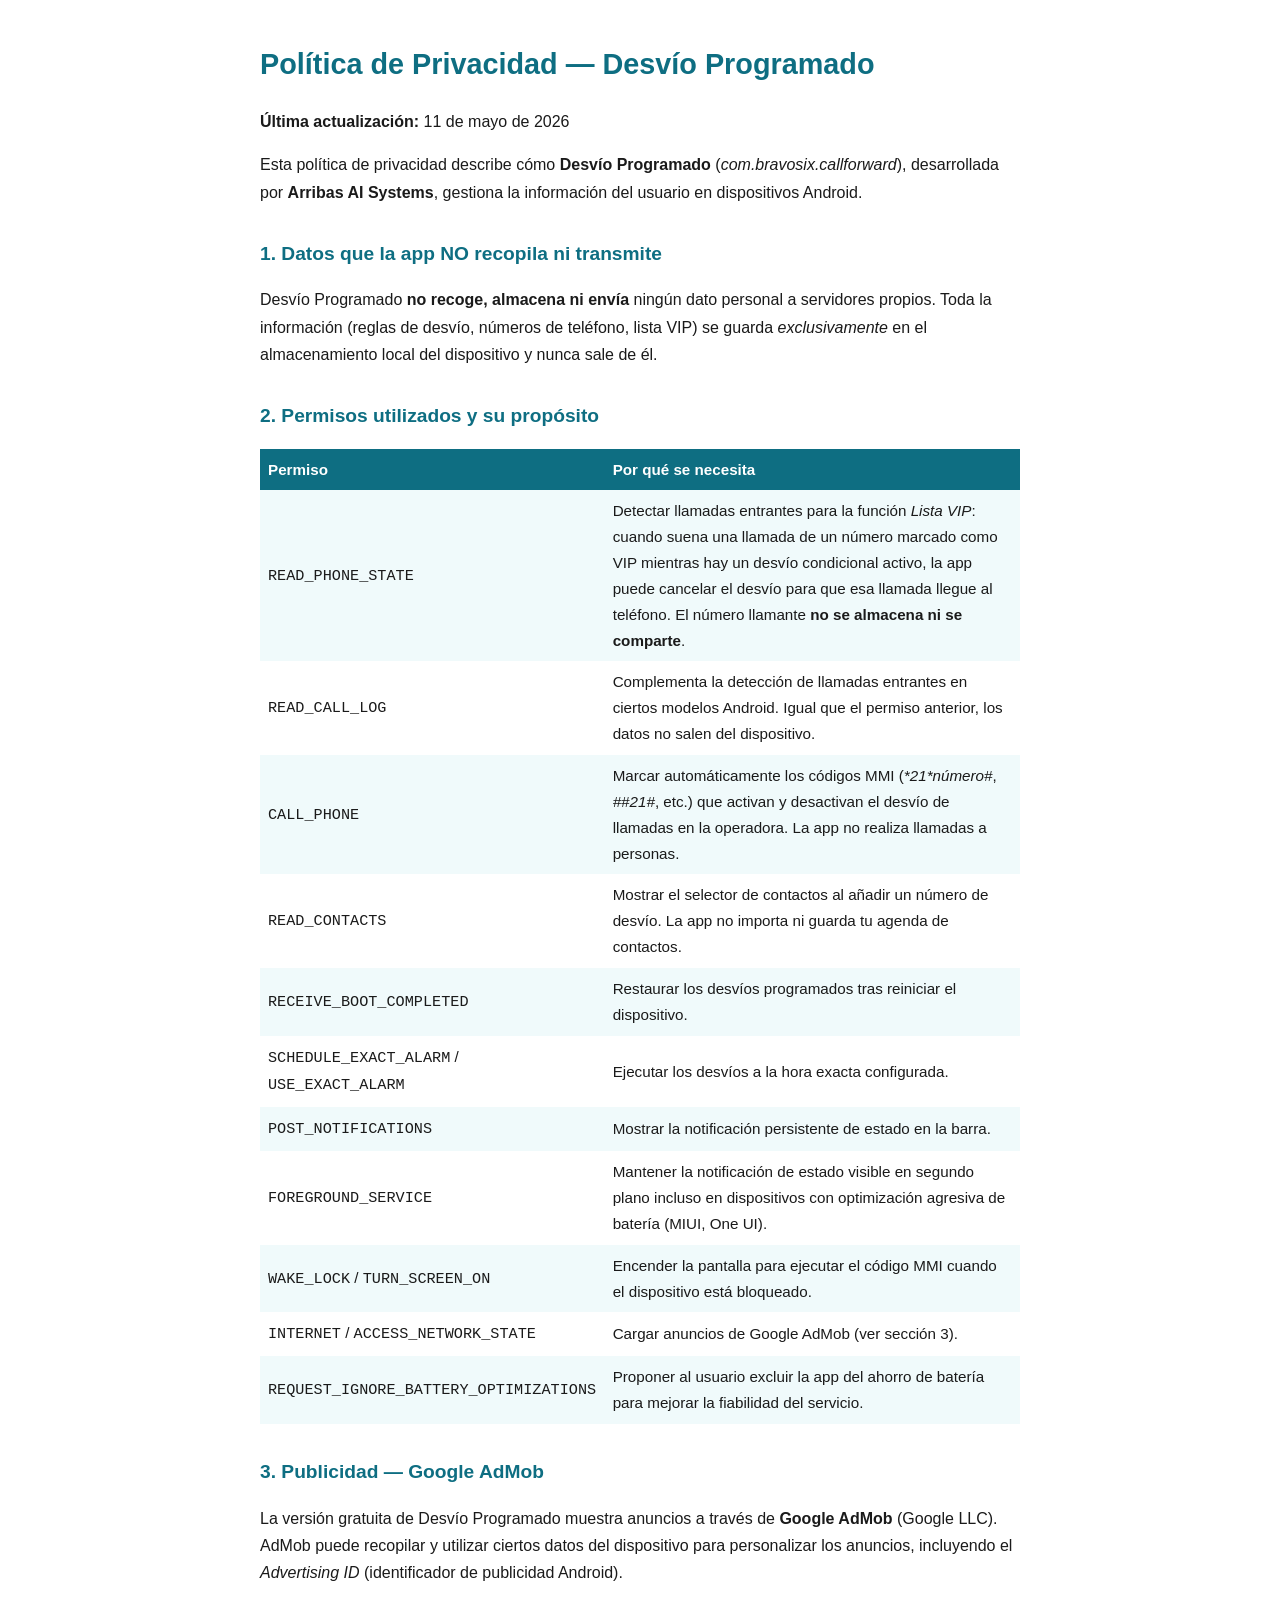
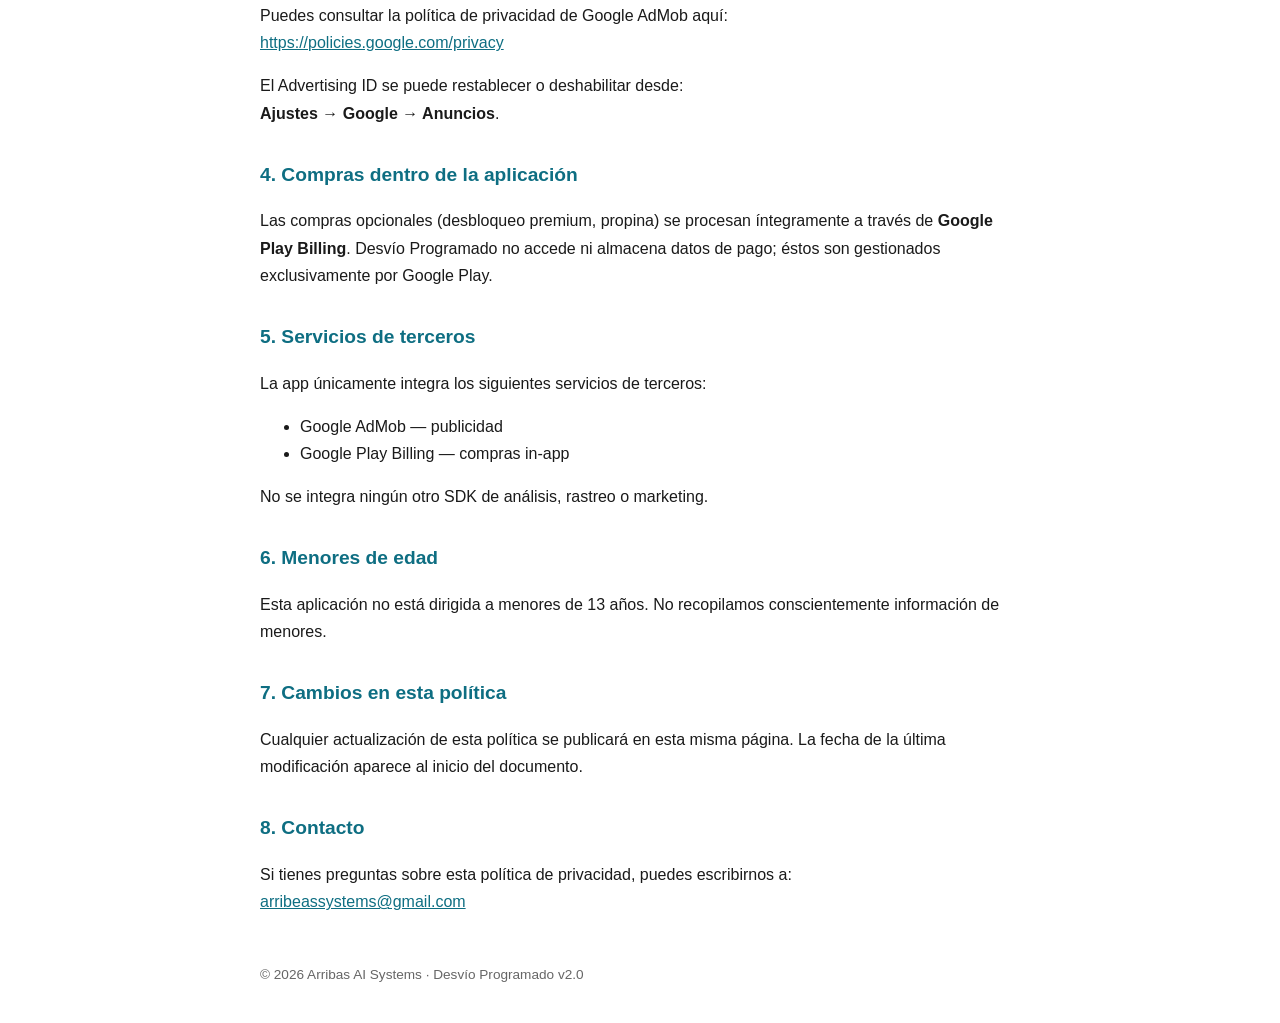
==== index.html @ feb71bd6 "Add privacy policy for Desvio Programado" ====
<!DOCTYPE html>
<html lang="es">
<head>
  <meta charset="UTF-8" />
  <meta name="viewport" content="width=device-width, initial-scale=1.0" />
  <title>Política de Privacidad – Desvío Programado</title>
  <style>
    body { font-family: -apple-system, BlinkMacSystemFont, "Segoe UI", sans-serif;
           max-width: 760px; margin: 40px auto; padding: 0 20px;
           color: #1a1a1a; line-height: 1.7; }
    h1 { font-size: 1.8rem; color: #0E6E82; }
    h2 { font-size: 1.2rem; color: #0E6E82; margin-top: 2rem; }
    a  { color: #0E6E82; }
    footer { margin-top: 3rem; font-size: 0.85rem; color: #666; }
  </style>
</head>
<body>

<h1>Política de Privacidad — Desvío Programado</h1>
<p><strong>Última actualización:</strong> 11 de mayo de 2026</p>

<p>
  Esta política de privacidad describe cómo <strong>Desvío Programado</strong>
  (<em>com.bravosix.callforward</em>), desarrollada por <strong>Arribas AI Systems</strong>,
  gestiona la información del usuario en dispositivos Android.
</p>

<!-- ─── 1. Datos que la app NO recopila ─────────────────────────────────── -->
<h2>1. Datos que la app NO recopila ni transmite</h2>
<p>
  Desvío Programado <strong>no recoge, almacena ni envía</strong> ningún dato
  personal a servidores propios. Toda la información (reglas de desvío,
  números de teléfono, lista VIP) se guarda <em>exclusivamente</em> en el
  almacenamiento local del dispositivo y nunca sale de él.
</p>

<!-- ─── 2. Permisos y su uso ─────────────────────────────────────────────── -->
<h2>2. Permisos utilizados y su propósito</h2>

<table width="100%" cellpadding="8" style="border-collapse:collapse; font-size:0.95rem;">
  <thead>
    <tr style="background:#0E6E82; color:#fff;">
      <th align="left">Permiso</th>
      <th align="left">Por qué se necesita</th>
    </tr>
  </thead>
  <tbody>
    <tr style="background:#f0fafb;">
      <td><code>READ_PHONE_STATE</code></td>
      <td>
        Detectar llamadas entrantes para la función <em>Lista VIP</em>:
        cuando suena una llamada de un número marcado como VIP mientras hay
        un desvío condicional activo, la app puede cancelar el desvío para
        que esa llamada llegue al teléfono. El número llamante <strong>no
        se almacena ni se comparte</strong>.
      </td>
    </tr>
    <tr>
      <td><code>READ_CALL_LOG</code></td>
      <td>
        Complementa la detección de llamadas entrantes en ciertos modelos
        Android. Igual que el permiso anterior, los datos no salen del
        dispositivo.
      </td>
    </tr>
    <tr style="background:#f0fafb;">
      <td><code>CALL_PHONE</code></td>
      <td>
        Marcar automáticamente los códigos MMI
        (<em>*21*número#</em>, <em>##21#</em>, etc.) que activan y
        desactivan el desvío de llamadas en la operadora. La app no realiza
        llamadas a personas.
      </td>
    </tr>
    <tr>
      <td><code>READ_CONTACTS</code></td>
      <td>
        Mostrar el selector de contactos al añadir un número de desvío.
        La app no importa ni guarda tu agenda de contactos.
      </td>
    </tr>
    <tr style="background:#f0fafb;">
      <td><code>RECEIVE_BOOT_COMPLETED</code></td>
      <td>
        Restaurar los desvíos programados tras reiniciar el dispositivo.
      </td>
    </tr>
    <tr>
      <td><code>SCHEDULE_EXACT_ALARM</code> / <code>USE_EXACT_ALARM</code></td>
      <td>Ejecutar los desvíos a la hora exacta configurada.</td>
    </tr>
    <tr style="background:#f0fafb;">
      <td><code>POST_NOTIFICATIONS</code></td>
      <td>Mostrar la notificación persistente de estado en la barra.</td>
    </tr>
    <tr>
      <td><code>FOREGROUND_SERVICE</code></td>
      <td>
        Mantener la notificación de estado visible en segundo plano incluso
        en dispositivos con optimización agresiva de batería (MIUI, One UI).
      </td>
    </tr>
    <tr style="background:#f0fafb;">
      <td><code>WAKE_LOCK</code> / <code>TURN_SCREEN_ON</code></td>
      <td>Encender la pantalla para ejecutar el código MMI cuando el
        dispositivo está bloqueado.</td>
    </tr>
    <tr>
      <td><code>INTERNET</code> / <code>ACCESS_NETWORK_STATE</code></td>
      <td>Cargar anuncios de Google AdMob (ver sección 3).</td>
    </tr>
    <tr style="background:#f0fafb;">
      <td><code>REQUEST_IGNORE_BATTERY_OPTIMIZATIONS</code></td>
      <td>Proponer al usuario excluir la app del ahorro de batería para
        mejorar la fiabilidad del servicio.</td>
    </tr>
  </tbody>
</table>

<!-- ─── 3. Google AdMob ──────────────────────────────────────────────────── -->
<h2>3. Publicidad — Google AdMob</h2>
<p>
  La versión gratuita de Desvío Programado muestra anuncios a través de
  <strong>Google AdMob</strong> (Google LLC). AdMob puede recopilar y
  utilizar ciertos datos del dispositivo para personalizar los anuncios,
  incluyendo el <em>Advertising ID</em> (identificador de publicidad Android).
</p>
<p>
  Puedes consultar la política de privacidad de Google AdMob aquí:<br/>
  <a href="https://policies.google.com/privacy" target="_blank" rel="noopener">
    https://policies.google.com/privacy
  </a>
</p>
<p>
  El Advertising ID se puede restablecer o deshabilitar desde:<br/>
  <strong>Ajustes → Google → Anuncios</strong>.
</p>

<!-- ─── 4. Google Play Billing ───────────────────────────────────────────── -->
<h2>4. Compras dentro de la aplicación</h2>
<p>
  Las compras opcionales (desbloqueo premium, propina) se procesan
  íntegramente a través de <strong>Google Play Billing</strong>. Desvío
  Programado no accede ni almacena datos de pago; éstos son gestionados
  exclusivamente por Google Play.
</p>

<!-- ─── 5. Servicios de terceros ────────────────────────────────────────── -->
<h2>5. Servicios de terceros</h2>
<p>La app únicamente integra los siguientes servicios de terceros:</p>
<ul>
  <li>Google AdMob — publicidad</li>
  <li>Google Play Billing — compras in-app</li>
</ul>
<p>No se integra ningún otro SDK de análisis, rastreo o marketing.</p>

<!-- ─── 6. Menores ──────────────────────────────────────────────────────── -->
<h2>6. Menores de edad</h2>
<p>
  Esta aplicación no está dirigida a menores de 13 años. No recopilamos
  conscientemente información de menores.
</p>

<!-- ─── 7. Cambios en la política ───────────────────────────────────────── -->
<h2>7. Cambios en esta política</h2>
<p>
  Cualquier actualización de esta política se publicará en esta misma página.
  La fecha de la última modificación aparece al inicio del documento.
</p>

<!-- ─── 8. Contacto ─────────────────────────────────────────────────────── -->
<h2>8. Contacto</h2>
<p>
  Si tienes preguntas sobre esta política de privacidad, puedes escribirnos a:<br/>
  <a href="mailto:arribeassystems@gmail.com">arribeassystems@gmail.com</a>
</p>

<footer>
  © 2026 Arribas AI Systems · Desvío Programado v2.0
</footer>

</body>
</html>
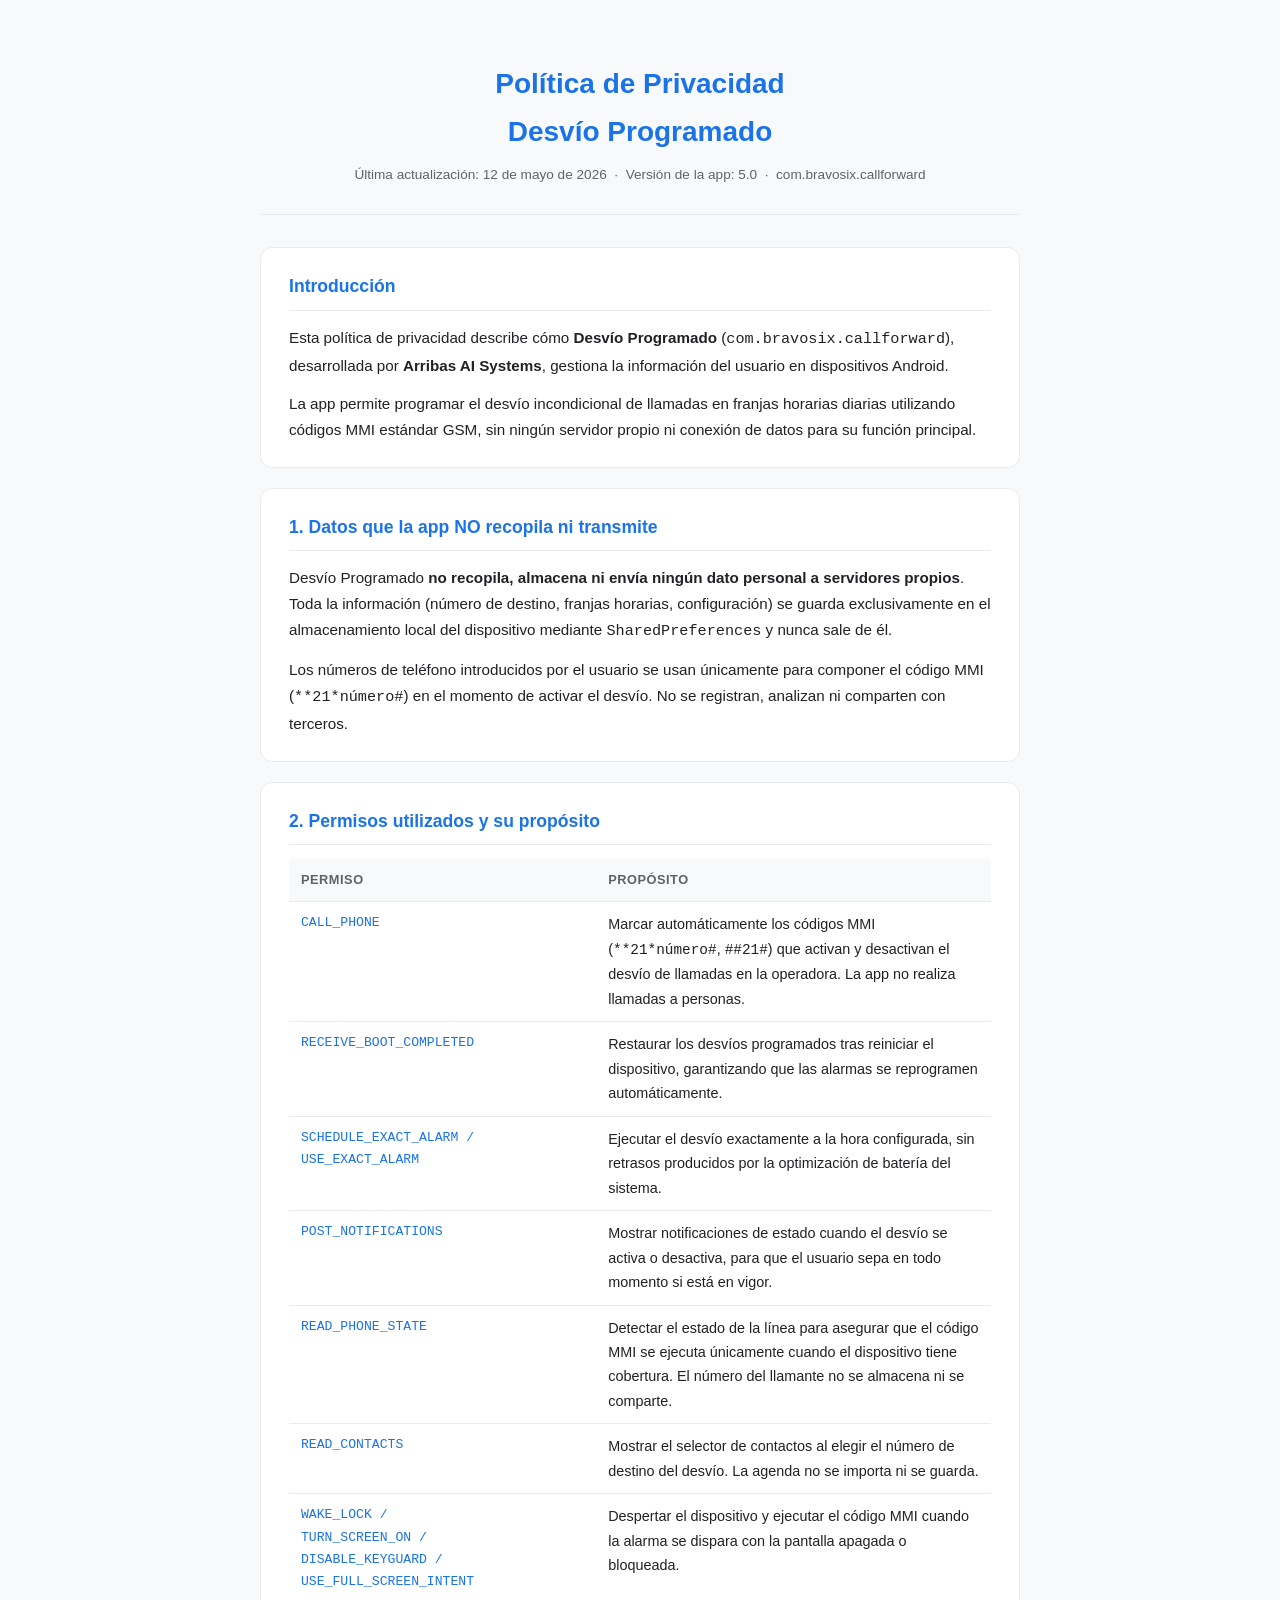
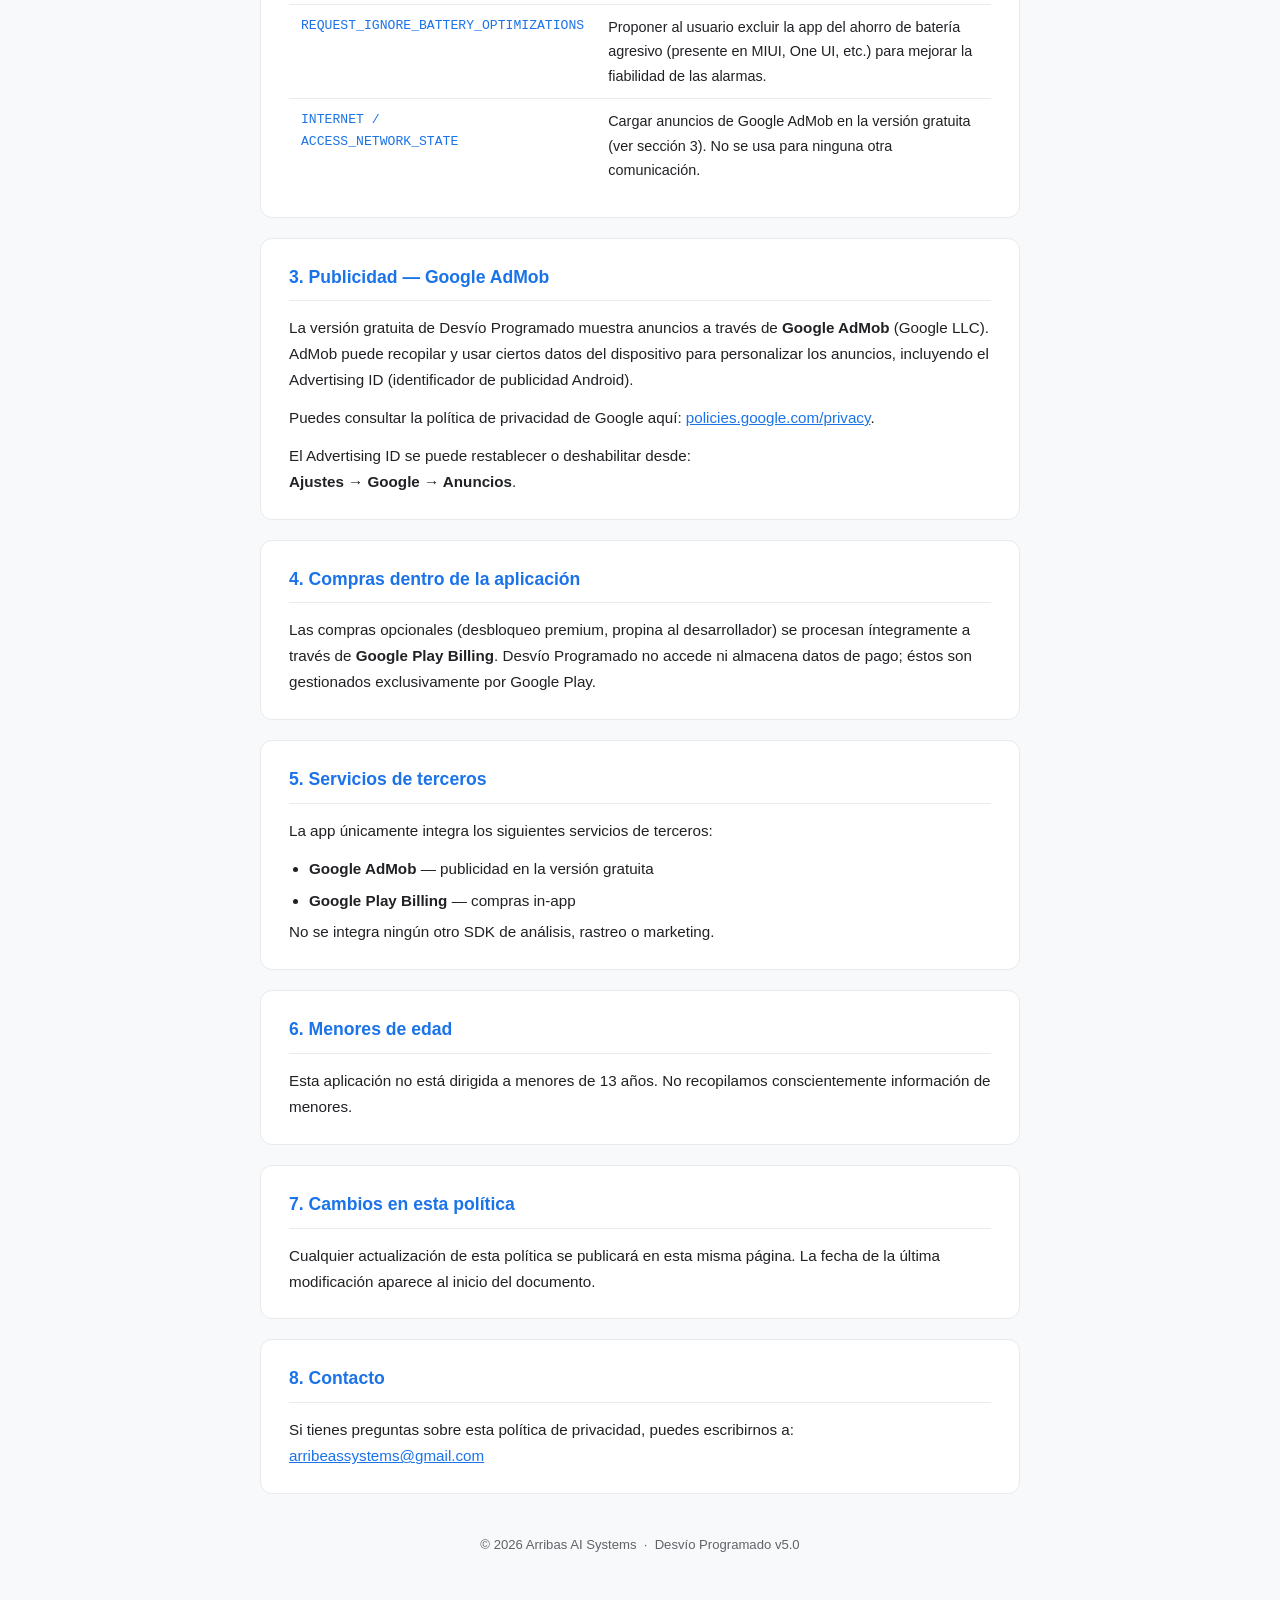
==== commit aaad7d09: "Update privacy policy for Desvio Programado v5.0 - add all permissions" ====
--- a/index.html
+++ b/index.html
@@ -3,181 +3,237 @@
 <head>
   <meta charset="UTF-8" />
   <meta name="viewport" content="width=device-width, initial-scale=1.0" />
-  <title>Política de Privacidad – Desvío Programado</title>
+  <title>Política de Privacidad — Desvío Programado</title>
   <style>
-    body { font-family: -apple-system, BlinkMacSystemFont, "Segoe UI", sans-serif;
-           max-width: 760px; margin: 40px auto; padding: 0 20px;
-           color: #1a1a1a; line-height: 1.7; }
-    h1 { font-size: 1.8rem; color: #0E6E82; }
-    h2 { font-size: 1.2rem; color: #0E6E82; margin-top: 2rem; }
-    a  { color: #0E6E82; }
-    footer { margin-top: 3rem; font-size: 0.85rem; color: #666; }
+    :root {
+      --primary: #1a73e8;
+      --bg: #f8f9fa;
+      --card: #ffffff;
+      --text: #202124;
+      --muted: #5f6368;
+      --border: #e8eaed;
+      --radius: 12px;
+    }
+    * { box-sizing: border-box; margin: 0; padding: 0; }
+    body {
+      font-family: -apple-system, BlinkMacSystemFont, "Segoe UI", Roboto, Helvetica, Arial, sans-serif;
+      background: var(--bg);
+      color: var(--text);
+      line-height: 1.7;
+      padding: 24px 16px 60px;
+    }
+    .container { max-width: 760px; margin: 0 auto; }
+    header {
+      text-align: center;
+      padding: 36px 0 28px;
+      border-bottom: 1px solid var(--border);
+      margin-bottom: 32px;
+    }
+    header h1 { font-size: 1.75rem; color: var(--primary); margin-bottom: 8px; }
+    header .meta { font-size: 0.85rem; color: var(--muted); }
+    section {
+      background: var(--card);
+      border-radius: var(--radius);
+      border: 1px solid var(--border);
+      padding: 24px 28px;
+      margin-bottom: 20px;
+    }
+    section h2 {
+      font-size: 1.1rem;
+      color: var(--primary);
+      margin-bottom: 14px;
+      padding-bottom: 8px;
+      border-bottom: 1px solid var(--border);
+    }
+    p { margin-bottom: 12px; font-size: 0.95rem; }
+    p:last-child { margin-bottom: 0; }
+    table { width: 100%; border-collapse: collapse; font-size: 0.9rem; margin-top: 8px; }
+    th, td { text-align: left; padding: 10px 12px; border-bottom: 1px solid var(--border); vertical-align: top; }
+    th { background: var(--bg); font-weight: 600; color: var(--muted); font-size: 0.8rem; text-transform: uppercase; letter-spacing: .04em; }
+    tr:last-child td { border-bottom: none; }
+    td:first-child { white-space: nowrap; font-family: monospace; font-size: 0.82rem; color: var(--primary); }
+    ul { padding-left: 20px; font-size: 0.95rem; }
+    ul li { margin-bottom: 6px; }
+    a { color: var(--primary); }
+    footer {
+      text-align: center;
+      margin-top: 40px;
+      font-size: 0.82rem;
+      color: var(--muted);
+    }
+    @media (max-width: 540px) {
+      header h1 { font-size: 1.35rem; }
+      section { padding: 18px 16px; }
+      td:first-child { white-space: normal; }
+    }
   </style>
 </head>
 <body>
-
-<h1>Política de Privacidad — Desvío Programado</h1>
-<p><strong>Última actualización:</strong> 11 de mayo de 2026</p>
-
-<p>
-  Esta política de privacidad describe cómo <strong>Desvío Programado</strong>
-  (<em>com.bravosix.callforward</em>), desarrollada por <strong>Arribas AI Systems</strong>,
-  gestiona la información del usuario en dispositivos Android.
-</p>
-
-<!-- ─── 1. Datos que la app NO recopila ─────────────────────────────────── -->
-<h2>1. Datos que la app NO recopila ni transmite</h2>
-<p>
-  Desvío Programado <strong>no recoge, almacena ni envía</strong> ningún dato
-  personal a servidores propios. Toda la información (reglas de desvío,
-  números de teléfono, lista VIP) se guarda <em>exclusivamente</em> en el
-  almacenamiento local del dispositivo y nunca sale de él.
-</p>
-
-<!-- ─── 2. Permisos y su uso ─────────────────────────────────────────────── -->
-<h2>2. Permisos utilizados y su propósito</h2>
-
-<table width="100%" cellpadding="8" style="border-collapse:collapse; font-size:0.95rem;">
-  <thead>
-    <tr style="background:#0E6E82; color:#fff;">
-      <th align="left">Permiso</th>
-      <th align="left">Por qué se necesita</th>
-    </tr>
-  </thead>
-  <tbody>
-    <tr style="background:#f0fafb;">
-      <td><code>READ_PHONE_STATE</code></td>
-      <td>
-        Detectar llamadas entrantes para la función <em>Lista VIP</em>:
-        cuando suena una llamada de un número marcado como VIP mientras hay
-        un desvío condicional activo, la app puede cancelar el desvío para
-        que esa llamada llegue al teléfono. El número llamante <strong>no
-        se almacena ni se comparte</strong>.
-      </td>
-    </tr>
-    <tr>
-      <td><code>READ_CALL_LOG</code></td>
-      <td>
-        Complementa la detección de llamadas entrantes en ciertos modelos
-        Android. Igual que el permiso anterior, los datos no salen del
-        dispositivo.
-      </td>
-    </tr>
-    <tr style="background:#f0fafb;">
-      <td><code>CALL_PHONE</code></td>
-      <td>
-        Marcar automáticamente los códigos MMI
-        (<em>*21*número#</em>, <em>##21#</em>, etc.) que activan y
-        desactivan el desvío de llamadas en la operadora. La app no realiza
-        llamadas a personas.
-      </td>
-    </tr>
-    <tr>
-      <td><code>READ_CONTACTS</code></td>
-      <td>
-        Mostrar el selector de contactos al añadir un número de desvío.
-        La app no importa ni guarda tu agenda de contactos.
-      </td>
-    </tr>
-    <tr style="background:#f0fafb;">
-      <td><code>RECEIVE_BOOT_COMPLETED</code></td>
-      <td>
-        Restaurar los desvíos programados tras reiniciar el dispositivo.
-      </td>
-    </tr>
-    <tr>
-      <td><code>SCHEDULE_EXACT_ALARM</code> / <code>USE_EXACT_ALARM</code></td>
-      <td>Ejecutar los desvíos a la hora exacta configurada.</td>
-    </tr>
-    <tr style="background:#f0fafb;">
-      <td><code>POST_NOTIFICATIONS</code></td>
-      <td>Mostrar la notificación persistente de estado en la barra.</td>
-    </tr>
-    <tr>
-      <td><code>FOREGROUND_SERVICE</code></td>
-      <td>
-        Mantener la notificación de estado visible en segundo plano incluso
-        en dispositivos con optimización agresiva de batería (MIUI, One UI).
-      </td>
-    </tr>
-    <tr style="background:#f0fafb;">
-      <td><code>WAKE_LOCK</code> / <code>TURN_SCREEN_ON</code></td>
-      <td>Encender la pantalla para ejecutar el código MMI cuando el
-        dispositivo está bloqueado.</td>
-    </tr>
-    <tr>
-      <td><code>INTERNET</code> / <code>ACCESS_NETWORK_STATE</code></td>
-      <td>Cargar anuncios de Google AdMob (ver sección 3).</td>
-    </tr>
-    <tr style="background:#f0fafb;">
-      <td><code>REQUEST_IGNORE_BATTERY_OPTIMIZATIONS</code></td>
-      <td>Proponer al usuario excluir la app del ahorro de batería para
-        mejorar la fiabilidad del servicio.</td>
-    </tr>
-  </tbody>
-</table>
-
-<!-- ─── 3. Google AdMob ──────────────────────────────────────────────────── -->
-<h2>3. Publicidad — Google AdMob</h2>
-<p>
-  La versión gratuita de Desvío Programado muestra anuncios a través de
-  <strong>Google AdMob</strong> (Google LLC). AdMob puede recopilar y
-  utilizar ciertos datos del dispositivo para personalizar los anuncios,
-  incluyendo el <em>Advertising ID</em> (identificador de publicidad Android).
-</p>
-<p>
-  Puedes consultar la política de privacidad de Google AdMob aquí:<br/>
-  <a href="https://policies.google.com/privacy" target="_blank" rel="noopener">
-    https://policies.google.com/privacy
-  </a>
-</p>
-<p>
-  El Advertising ID se puede restablecer o deshabilitar desde:<br/>
-  <strong>Ajustes → Google → Anuncios</strong>.
-</p>
-
-<!-- ─── 4. Google Play Billing ───────────────────────────────────────────── -->
-<h2>4. Compras dentro de la aplicación</h2>
-<p>
-  Las compras opcionales (desbloqueo premium, propina) se procesan
-  íntegramente a través de <strong>Google Play Billing</strong>. Desvío
-  Programado no accede ni almacena datos de pago; éstos son gestionados
-  exclusivamente por Google Play.
-</p>
-
-<!-- ─── 5. Servicios de terceros ────────────────────────────────────────── -->
-<h2>5. Servicios de terceros</h2>
-<p>La app únicamente integra los siguientes servicios de terceros:</p>
-<ul>
-  <li>Google AdMob — publicidad</li>
-  <li>Google Play Billing — compras in-app</li>
-</ul>
-<p>No se integra ningún otro SDK de análisis, rastreo o marketing.</p>
-
-<!-- ─── 6. Menores ──────────────────────────────────────────────────────── -->
-<h2>6. Menores de edad</h2>
-<p>
-  Esta aplicación no está dirigida a menores de 13 años. No recopilamos
-  conscientemente información de menores.
-</p>
-
-<!-- ─── 7. Cambios en la política ───────────────────────────────────────── -->
-<h2>7. Cambios en esta política</h2>
-<p>
-  Cualquier actualización de esta política se publicará en esta misma página.
-  La fecha de la última modificación aparece al inicio del documento.
-</p>
-
-<!-- ─── 8. Contacto ─────────────────────────────────────────────────────── -->
-<h2>8. Contacto</h2>
-<p>
-  Si tienes preguntas sobre esta política de privacidad, puedes escribirnos a:<br/>
-  <a href="mailto:arribeassystems@gmail.com">arribeassystems@gmail.com</a>
-</p>
-
-<footer>
-  © 2026 Arribas AI Systems · Desvío Programado v2.0
-</footer>
-
+<div class="container">
+
+  <header>
+    <h1>Política de Privacidad<br>Desvío Programado</h1>
+    <p class="meta">
+      Última actualización: 12 de mayo de 2026 &nbsp;·&nbsp;
+      Versión de la app: 5.0 &nbsp;·&nbsp; com.bravosix.callforward
+    </p>
+  </header>
+
+  <section>
+    <h2>Introducción</h2>
+    <p>
+      Esta política de privacidad describe cómo <strong>Desvío Programado</strong>
+      (<code>com.bravosix.callforward</code>), desarrollada por
+      <strong>Arribas AI Systems</strong>, gestiona la información del usuario en
+      dispositivos Android.
+    </p>
+    <p>
+      La app permite programar el desvío incondicional de llamadas en franjas
+      horarias diarias utilizando códigos MMI estándar GSM, sin ningún servidor
+      propio ni conexión de datos para su función principal.
+    </p>
+  </section>
+
+  <section>
+    <h2>1. Datos que la app NO recopila ni transmite</h2>
+    <p>
+      Desvío Programado <strong>no recopila, almacena ni envía ningún dato personal
+      a servidores propios</strong>. Toda la información (número de destino, franjas
+      horarias, configuración) se guarda exclusivamente en el almacenamiento local del
+      dispositivo mediante <code>SharedPreferences</code> y nunca sale de él.
+    </p>
+    <p>
+      Los números de teléfono introducidos por el usuario se usan únicamente para
+      componer el código MMI (<code>**21*número#</code>) en el momento de activar el
+      desvío. No se registran, analizan ni comparten con terceros.
+    </p>
+  </section>
+
+  <section>
+    <h2>2. Permisos utilizados y su propósito</h2>
+    <table>
+      <thead>
+        <tr><th>Permiso</th><th>Propósito</th></tr>
+      </thead>
+      <tbody>
+        <tr>
+          <td>CALL_PHONE</td>
+          <td>Marcar automáticamente los códigos MMI (<code>**21*número#</code>,
+            <code>##21#</code>) que activan y desactivan el desvío de llamadas en la
+            operadora. La app no realiza llamadas a personas.</td>
+        </tr>
+        <tr>
+          <td>RECEIVE_BOOT_COMPLETED</td>
+          <td>Restaurar los desvíos programados tras reiniciar el dispositivo,
+            garantizando que las alarmas se reprogramen automáticamente.</td>
+        </tr>
+        <tr>
+          <td>SCHEDULE_EXACT_ALARM /<br>USE_EXACT_ALARM</td>
+          <td>Ejecutar el desvío exactamente a la hora configurada, sin retrasos
+            producidos por la optimización de batería del sistema.</td>
+        </tr>
+        <tr>
+          <td>POST_NOTIFICATIONS</td>
+          <td>Mostrar notificaciones de estado cuando el desvío se activa o desactiva,
+            para que el usuario sepa en todo momento si está en vigor.</td>
+        </tr>
+        <tr>
+          <td>READ_PHONE_STATE</td>
+          <td>Detectar el estado de la línea para asegurar que el código MMI se ejecuta
+            únicamente cuando el dispositivo tiene cobertura. El número del llamante
+            no se almacena ni se comparte.</td>
+        </tr>
+        <tr>
+          <td>READ_CONTACTS</td>
+          <td>Mostrar el selector de contactos al elegir el número de destino del
+            desvío. La agenda no se importa ni se guarda.</td>
+        </tr>
+        <tr>
+          <td>WAKE_LOCK /<br>TURN_SCREEN_ON /<br>DISABLE_KEYGUARD /<br>USE_FULL_SCREEN_INTENT</td>
+          <td>Despertar el dispositivo y ejecutar el código MMI cuando la alarma
+            se dispara con la pantalla apagada o bloqueada.</td>
+        </tr>
+        <tr>
+          <td>REQUEST_IGNORE_BATTERY_OPTIMIZATIONS</td>
+          <td>Proponer al usuario excluir la app del ahorro de batería agresivo
+            (presente en MIUI, One UI, etc.) para mejorar la fiabilidad de las alarmas.</td>
+        </tr>
+        <tr>
+          <td>INTERNET /<br>ACCESS_NETWORK_STATE</td>
+          <td>Cargar anuncios de Google AdMob en la versión gratuita
+            (ver sección 3). No se usa para ninguna otra comunicación.</td>
+        </tr>
+      </tbody>
+    </table>
+  </section>
+
+  <section>
+    <h2>3. Publicidad — Google AdMob</h2>
+    <p>
+      La versión gratuita de Desvío Programado muestra anuncios a través de
+      <strong>Google AdMob</strong> (Google LLC). AdMob puede recopilar y usar
+      ciertos datos del dispositivo para personalizar los anuncios, incluyendo el
+      Advertising ID (identificador de publicidad Android).
+    </p>
+    <p>
+      Puedes consultar la política de privacidad de Google aquí:
+      <a href="https://policies.google.com/privacy" target="_blank" rel="noopener">
+        policies.google.com/privacy</a>.
+    </p>
+    <p>
+      El Advertising ID se puede restablecer o deshabilitar desde:<br>
+      <strong>Ajustes → Google → Anuncios</strong>.
+    </p>
+  </section>
+
+  <section>
+    <h2>4. Compras dentro de la aplicación</h2>
+    <p>
+      Las compras opcionales (desbloqueo premium, propina al desarrollador) se
+      procesan íntegramente a través de <strong>Google Play Billing</strong>.
+      Desvío Programado no accede ni almacena datos de pago; éstos son gestionados
+      exclusivamente por Google Play.
+    </p>
+  </section>
+
+  <section>
+    <h2>5. Servicios de terceros</h2>
+    <p>La app únicamente integra los siguientes servicios de terceros:</p>
+    <ul>
+      <li><strong>Google AdMob</strong> — publicidad en la versión gratuita</li>
+      <li><strong>Google Play Billing</strong> — compras in-app</li>
+    </ul>
+    <p>No se integra ningún otro SDK de análisis, rastreo o marketing.</p>
+  </section>
+
+  <section>
+    <h2>6. Menores de edad</h2>
+    <p>
+      Esta aplicación no está dirigida a menores de 13 años. No recopilamos
+      conscientemente información de menores.
+    </p>
+  </section>
+
+  <section>
+    <h2>7. Cambios en esta política</h2>
+    <p>
+      Cualquier actualización de esta política se publicará en esta misma página.
+      La fecha de la última modificación aparece al inicio del documento.
+    </p>
+  </section>
+
+  <section>
+    <h2>8. Contacto</h2>
+    <p>
+      Si tienes preguntas sobre esta política de privacidad, puedes escribirnos a:<br>
+      <a href="mailto:arribeassystems@gmail.com">arribeassystems@gmail.com</a>
+    </p>
+  </section>
+
+  <footer>
+    © 2026 Arribas AI Systems &nbsp;·&nbsp; Desvío Programado v5.0
+  </footer>
+
+</div>
 </body>
 </html>
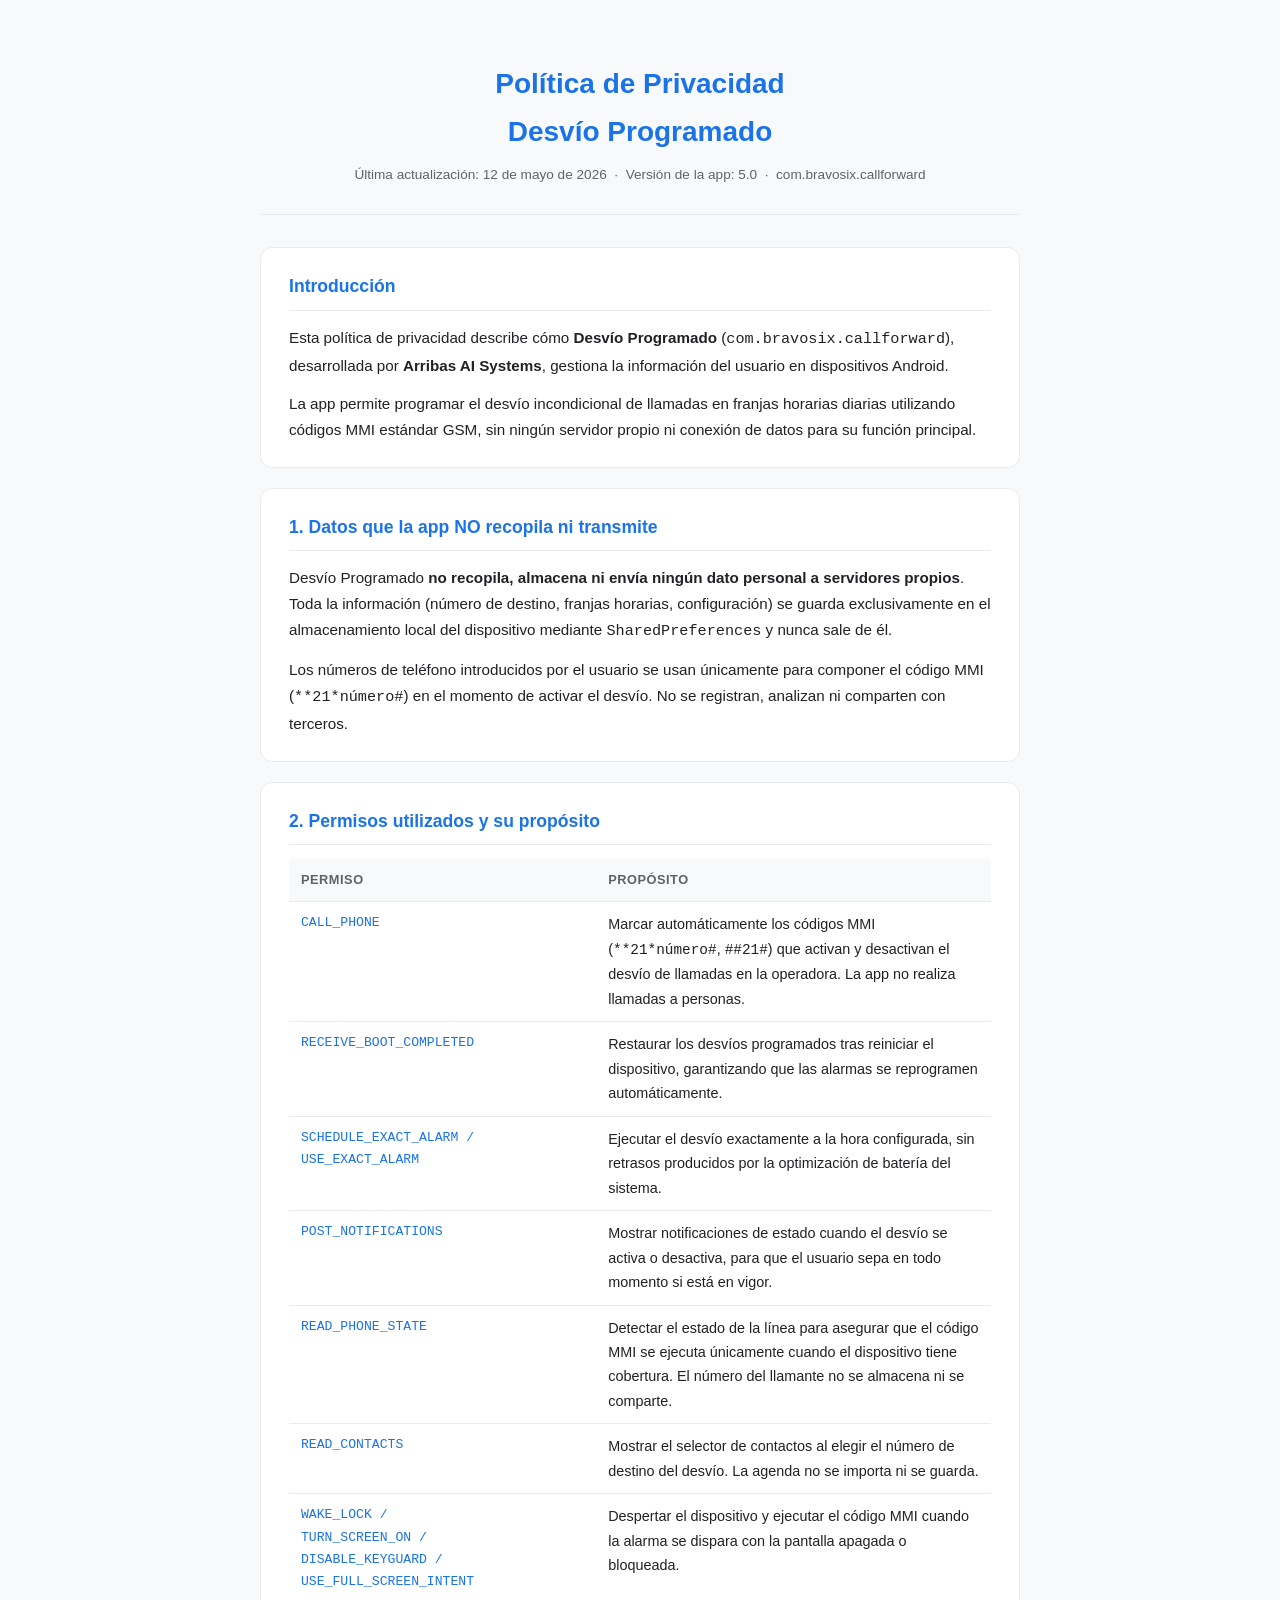
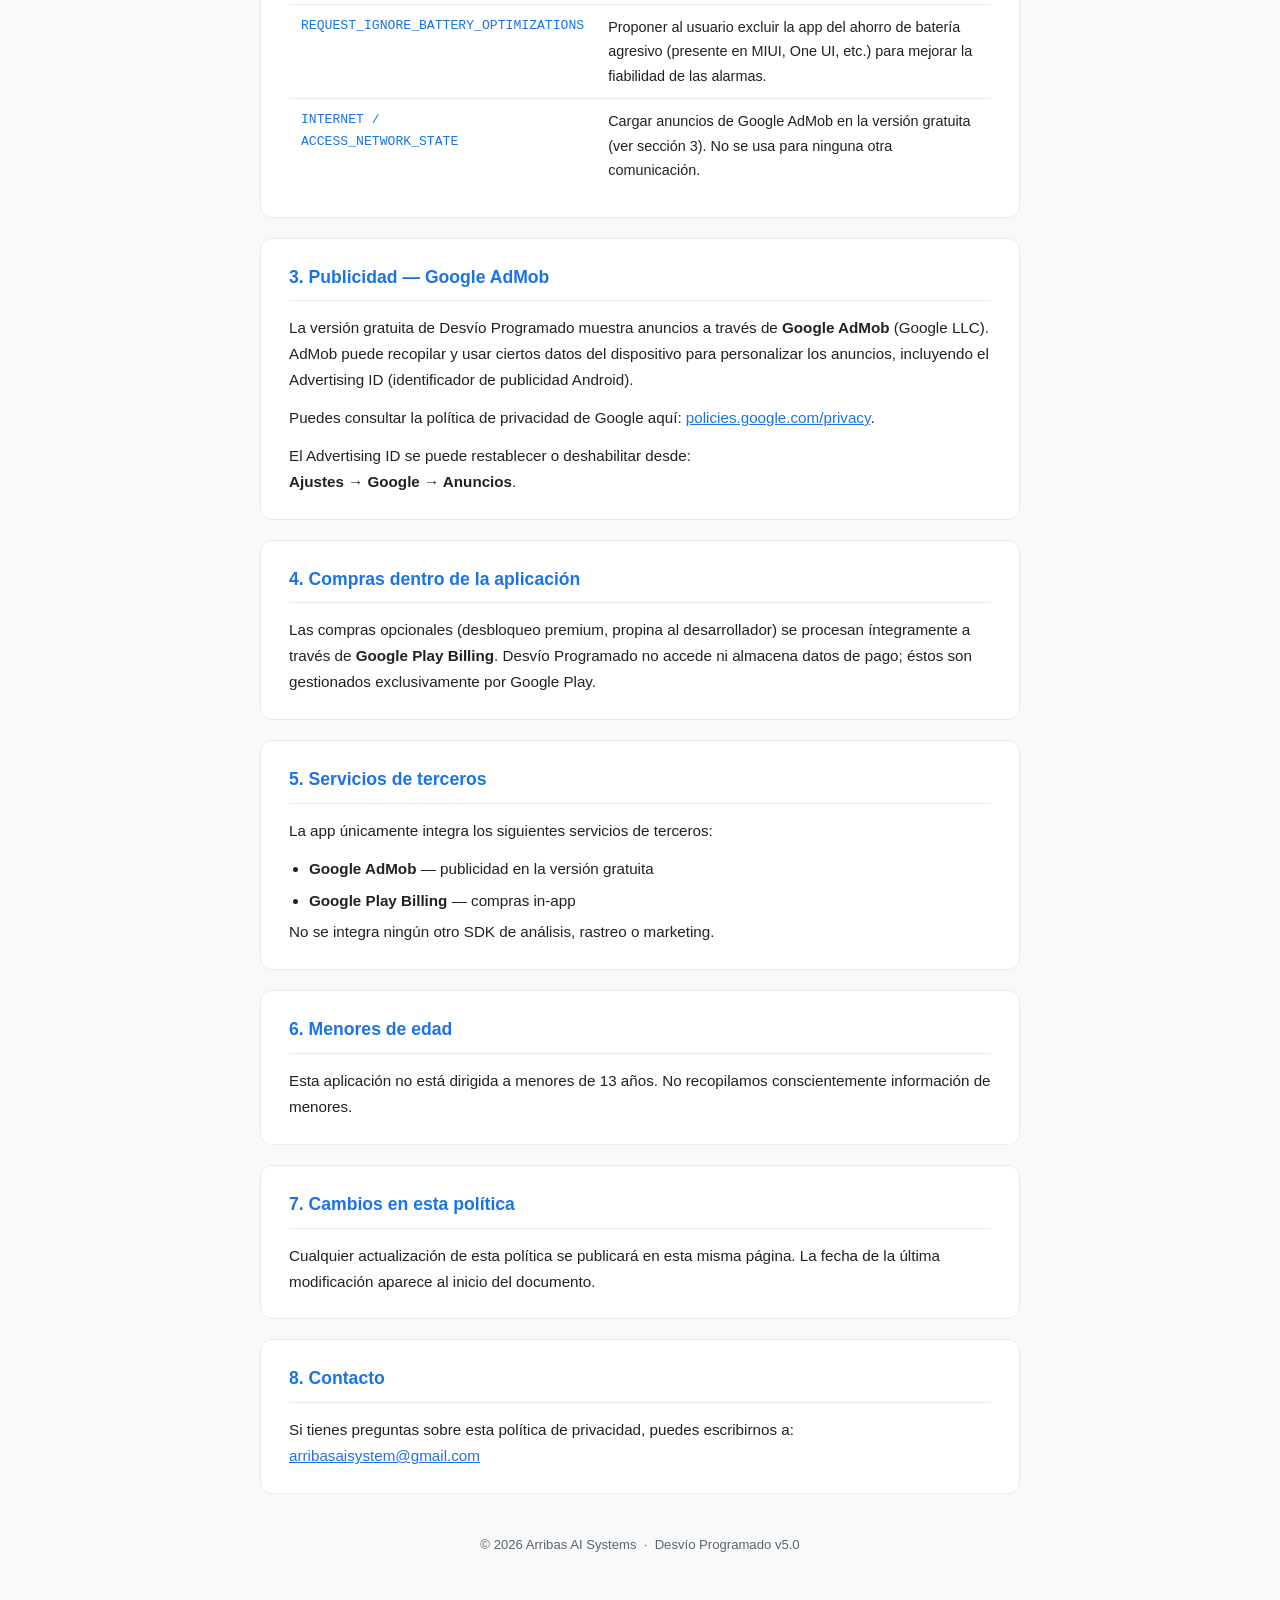
==== commit 37b76660: "Fix contact email Desvio Programado" ====
--- a/index.html
+++ b/index.html
@@ -226,7 +226,7 @@
     <h2>8. Contacto</h2>
     <p>
       Si tienes preguntas sobre esta política de privacidad, puedes escribirnos a:<br>
-      <a href="mailto:arribeassystems@gmail.com">arribeassystems@gmail.com</a>
+      <a href="mailto:arribasaisystem@gmail.com">arribasaisystem@gmail.com</a>
     </p>
   </section>
 
